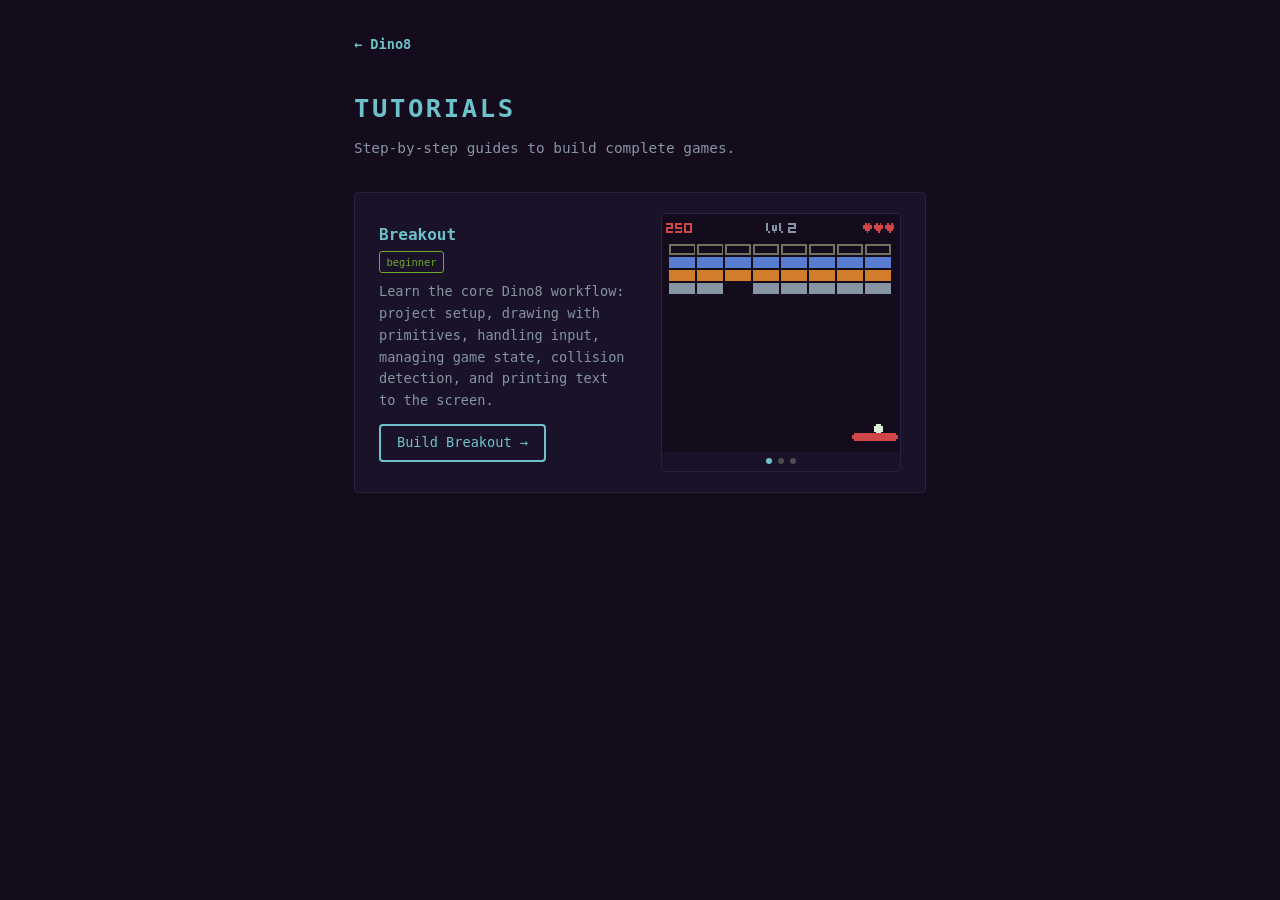
==== tutorials/index.html @ 9ea6c162 "deploy site update" ====
<!DOCTYPE html>
<html lang="en">
<head>
  <meta charset="UTF-8">
  <meta name="viewport" content="width=device-width, initial-scale=1.0">
  <title>Dino8 Tutorials</title>
  <link rel="icon" href="../favicon.ico" type="image/x-icon">
  <link rel="stylesheet" href="../shared.css">
  <link rel="stylesheet" href="../tutorials.css">
</head>
<body>
  <div class="tutorials-index">
    <a href="../" class="back">&larr; Dino8</a>
    <h1>TUTORIALS</h1>
    <p class="subtitle">Step-by-step guides to build complete games.</p>

    <div class="tutorial-card">
      <div class="tutorial-row">
        <div class="tutorial-text">
          <h2>Breakout</h2>
          <div class="tutorial-tags">
            <span class="tag tag-beginner">beginner</span>
          </div>
          <p>Learn the core Dino8 workflow: project setup, drawing with primitives, handling input, managing game state, collision detection, and printing text to the screen.</p>
          <a href="breakout.html" class="tutorial-btn">Build Breakout &rarr;</a>
        </div>
        <div class="carousel" id="breakoutCarousel">
          <img src="images/breakout/breakout-01.gif" alt="Breakout step 1" class="active">
          <img src="images/breakout/breakout-02.gif" alt="Breakout step 2">
          <img src="images/breakout/breakout-03.gif" alt="Breakout step 3">
          <div class="carousel-dots">
            <span class="active" onclick="showSlide(0)"></span>
            <span onclick="showSlide(1)"></span>
            <span onclick="showSlide(2)"></span>
          </div>
        </div>
      </div>
    </div>

  </div>

  <script>
    (function() {
      const imgs = document.querySelectorAll('#breakoutCarousel img');
      const dots = document.querySelectorAll('#breakoutCarousel .carousel-dots span');
      let current = 0;
      let timer;

      function show(i) {
        imgs[current].classList.remove('active');
        dots[current].classList.remove('active');
        current = i;
        imgs[current].classList.add('active');
        dots[current].classList.add('active');
      }

      function advance() {
        show((current + 1) % imgs.length);
      }

      function startTimer() {
        clearInterval(timer);
        timer = setInterval(advance, 4000);
      }

      window.showSlide = function(i) {
        show(i);
        startTimer();
      };

      startTimer();
    })();
  </script>
</body>
</html>
---- shared.css ----
:root {
  --bg: #140C1C;
  --bg2: #1a1228;
  --text: #DEEED6;
  --dim: #8595A1;
  --accent: #6DC2CA;
  --green: #6DAA2C;
  --orange: #D27D2C;
  --red: #D04648;
  --blue: #597DCE;
  --yellow: #DAD45E;
}

* { margin: 0; padding: 0; box-sizing: border-box; }

body {
  background: var(--bg);
  color: var(--text);
  font-family: "SF Mono", "Fira Code", "Consolas", monospace;
  font-size: 15px;
  line-height: 1.6;
}
---- tutorials.css ----
/* Tutorials index layout */

.tutorials-index {
  max-width: 620px;
  margin: 0 auto;
  padding: 2rem 1.5rem;
}

.tutorials-index .back {
  display: inline-block;
  color: var(--accent);
  text-decoration: none;
  font-size: 0.85rem;
  font-weight: bold;
  margin-bottom: 2rem;
}

.tutorials-index .back:hover { color: var(--accent); }

.tutorials-index h1 {
  font-size: 1.6rem;
  color: var(--accent);
  letter-spacing: 0.1em;
  margin-bottom: 0.5rem;
}

.tutorials-index .subtitle {
  color: var(--dim);
  font-size: 0.9rem;
  margin-bottom: 2rem;
}

/* Tutorial card */

.tutorial-card {
  display: block;
  text-decoration: none;
  padding: 1.25rem 1.5rem;
  background: var(--bg2);
  border: 1px solid #2a2040;
  border-radius: 4px;
  margin-bottom: 1rem;
  transition: border-color 0.15s;
}

.tutorial-card:hover {
  border-color: var(--accent);
}

.tutorial-text {
  flex: 1;
  min-width: 0;
}

.tutorial-text h2 {
  font-size: 1rem;
  color: var(--accent);
  margin-bottom: 0.25rem;
}

.tutorial-text p {
  color: var(--dim);
  font-size: 0.85rem;
  margin-bottom: 0.75rem;
}

.tutorial-tags {
  display: flex;
  gap: 0.4rem;
  margin-bottom: 0.5rem;
}

.tag {
  display: inline-block;
  font-size: 0.65rem;
  padding: 0.1rem 0.4rem;
  border-radius: 3px;
}

.tag-beginner {
  color: var(--green);
  border: 1px solid var(--green);
}

.tutorial-btn {
  display: inline-block;
  padding: 0.4rem 1rem;
  font-family: inherit;
  font-size: 0.85rem;
  text-decoration: none;
  border: 2px solid var(--accent);
  color: var(--accent);
  border-radius: 4px;
  transition: background 0.15s, color 0.15s;
}

.tutorial-btn:hover {
  background: var(--accent);
  color: var(--bg);
}

/* Tutorial row layout */

.tutorial-row {
  display: flex;
  gap: 2rem;
  align-items: center;
}

/* Carousel */

.carousel {
  flex: 0 0 240px;
  position: relative;
  border: 1px solid #2a2040;
  border-radius: 4px;
  overflow: hidden;
  background: var(--bg2);
}

.carousel img {
  display: block;
  width: 100%;
  height: auto;
  image-rendering: pixelated;
  position: absolute;
  top: 0;
  left: 0;
  opacity: 0;
  transition: opacity 0.5s ease;
}

.carousel img.active {
  opacity: 1;
  position: relative;
}

.carousel-dots {
  display: flex;
  justify-content: center;
  gap: 0.4rem;
  padding: 0.4rem 0;
  background: var(--bg2);
}

.carousel-dots span {
  width: 6px;
  height: 6px;
  border-radius: 50%;
  background: #4E4A4E;
  cursor: pointer;
  transition: background 0.2s;
}

.carousel-dots span.active {
  background: var(--accent);
}

@media (max-width: 500px) {
  .tutorial-row {
    flex-direction: column;
  }
  .carousel {
    flex: none;
    width: 100%;
    max-width: 240px;
  }
}
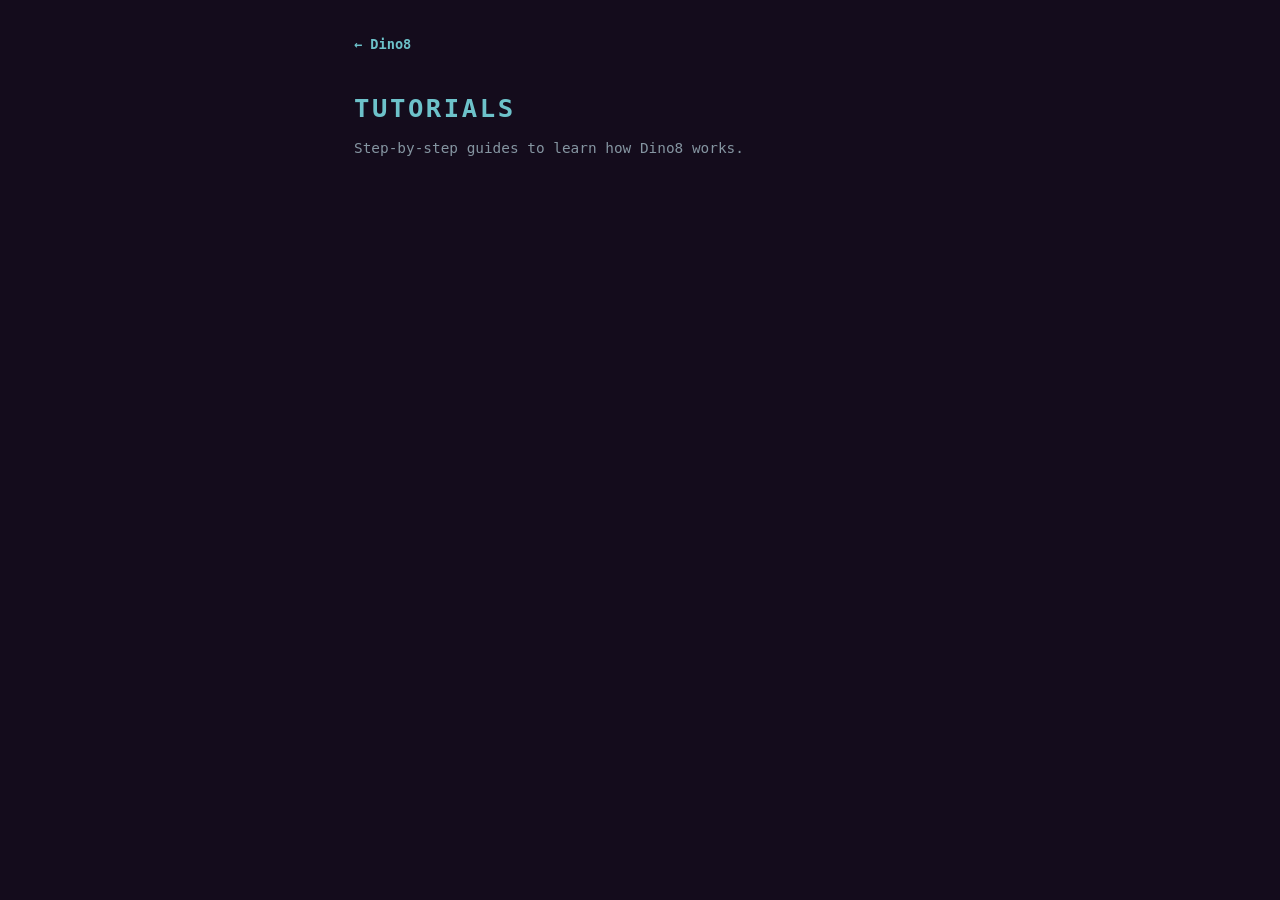
==== commit 526e9845: "deploy site update" ====
--- a/tutorials/index.html
+++ b/tutorials/index.html
@@ -12,64 +12,80 @@
   <div class="tutorials-index">
     <a href="../" class="back">&larr; Dino8</a>
     <h1>TUTORIALS</h1>
-    <p class="subtitle">Step-by-step guides to build complete games.</p>
-
-    <div class="tutorial-card">
-      <div class="tutorial-row">
-        <div class="tutorial-text">
-          <h2>Breakout</h2>
-          <div class="tutorial-tags">
-            <span class="tag tag-beginner">beginner</span>
-          </div>
-          <p>Learn the core Dino8 workflow: project setup, drawing with primitives, handling input, managing game state, collision detection, and printing text to the screen.</p>
-          <a href="breakout.html" class="tutorial-btn">Build Breakout &rarr;</a>
-        </div>
-        <div class="carousel" id="breakoutCarousel">
-          <img src="images/breakout/breakout-01.gif" alt="Breakout step 1" class="active">
-          <img src="images/breakout/breakout-02.gif" alt="Breakout step 2">
-          <img src="images/breakout/breakout-03.gif" alt="Breakout step 3">
-          <div class="carousel-dots">
-            <span class="active" onclick="showSlide(0)"></span>
-            <span onclick="showSlide(1)"></span>
-            <span onclick="showSlide(2)"></span>
-          </div>
-        </div>
-      </div>
-    </div>
-
+    <p class="subtitle">Step-by-step guides to learn how Dino8 works.</p>
+    <div id="tutorial-list"></div>
   </div>
 
+  <script src="../components/carousel.js"></script>
   <script>
+    var tutorials = [
+      {
+        title: "Breakout",
+        tags: ["drawing", "input", "audio", "game logic"],
+        description: "Learn the core Dino8 workflow: project setup, drawing with primitives, handling input, managing game state, collision detection, and printing text to the screen.",
+        href: "breakout/",
+        label: "Build Breakout",
+        images: [
+          "breakout/breakout-01.gif",
+          "breakout/breakout-02.gif",
+          "breakout/breakout-03.gif",
+        ],
+      },
+      {
+        title: "Shaders",
+        tags: ["shaders", "render targets"],
+        description: "Write custom fragment shaders in GLSL. Load them from file or inline, set uniforms, update values at runtime, and apply effects to specific screen regions with masks.",
+        href: "shaders-1/",
+        label: "Build Shaders",
+        images: [
+          "shaders-1/shaders-1-01.gif",
+        ],
+      },
+      {
+        title: "Pinball",
+        tags: ["physics", "camera", "input"],
+        description: "Plan a pinball layout with debug tools, build it from a data file, then bring it to life with physics — flippers, bumpers, a spring launcher, and smooth camera follow.",
+        href: "physics/",
+        label: "Build Pinball",
+        images: [
+          "physics/pinball-01.gif",
+          "physics/pinball-02.gif",
+        ],
+      },
+    ];
+
     (function() {
-      const imgs = document.querySelectorAll('#breakoutCarousel img');
-      const dots = document.querySelectorAll('#breakoutCarousel .carousel-dots span');
-      let current = 0;
-      let timer;
+      var list = document.getElementById('tutorial-list');
 
-      function show(i) {
-        imgs[current].classList.remove('active');
-        dots[current].classList.remove('active');
-        current = i;
-        imgs[current].classList.add('active');
-        dots[current].classList.add('active');
-      }
+      tutorials.forEach(function(t) {
+        var card = document.createElement('div');
+        card.className = 'tutorial-card';
 
-      function advance() {
-        show((current + 1) % imgs.length);
-      }
+        var tags = t.tags.map(function(tag) {
+          return '<span class="tag">' + tag + '</span>';
+        }).join('');
 
-      function startTimer() {
-        clearInterval(timer);
-        timer = setInterval(advance, 4000);
-      }
+        var carouselWrap = document.createElement('div');
+        carouselWrap.className = 'carousel-wrap';
 
-      window.showSlide = function(i) {
-        show(i);
-        startTimer();
-      };
+        card.innerHTML = '<div class="tutorial-row">' +
+          '<div class="tutorial-text">' +
+            '<h2>' + t.title + '</h2>' +
+            '<div class="tutorial-tags">' + tags + '</div>' +
+            '<p>' + t.description + '</p>' +
+            '<a href="' + t.href + '" class="tutorial-btn">' + t.label + ' &rarr;</a>' +
+          '</div>' +
+        '</div>';
 
-      startTimer();
+        if (t.images.length > 0) {
+          card.querySelector('.tutorial-row').appendChild(carouselWrap);
+          Carousel.create(carouselWrap, t.images, t.title, 4000);
+        }
+
+        list.appendChild(card);
+      });
     })();
   </script>
+<script defer src='https://static.cloudflareinsights.com/beacon.min.js' data-cf-beacon='{"token": "cc48fbbc3c48445f90d3c06acf5a97f8"}'></script>
 </body>
 </html>
